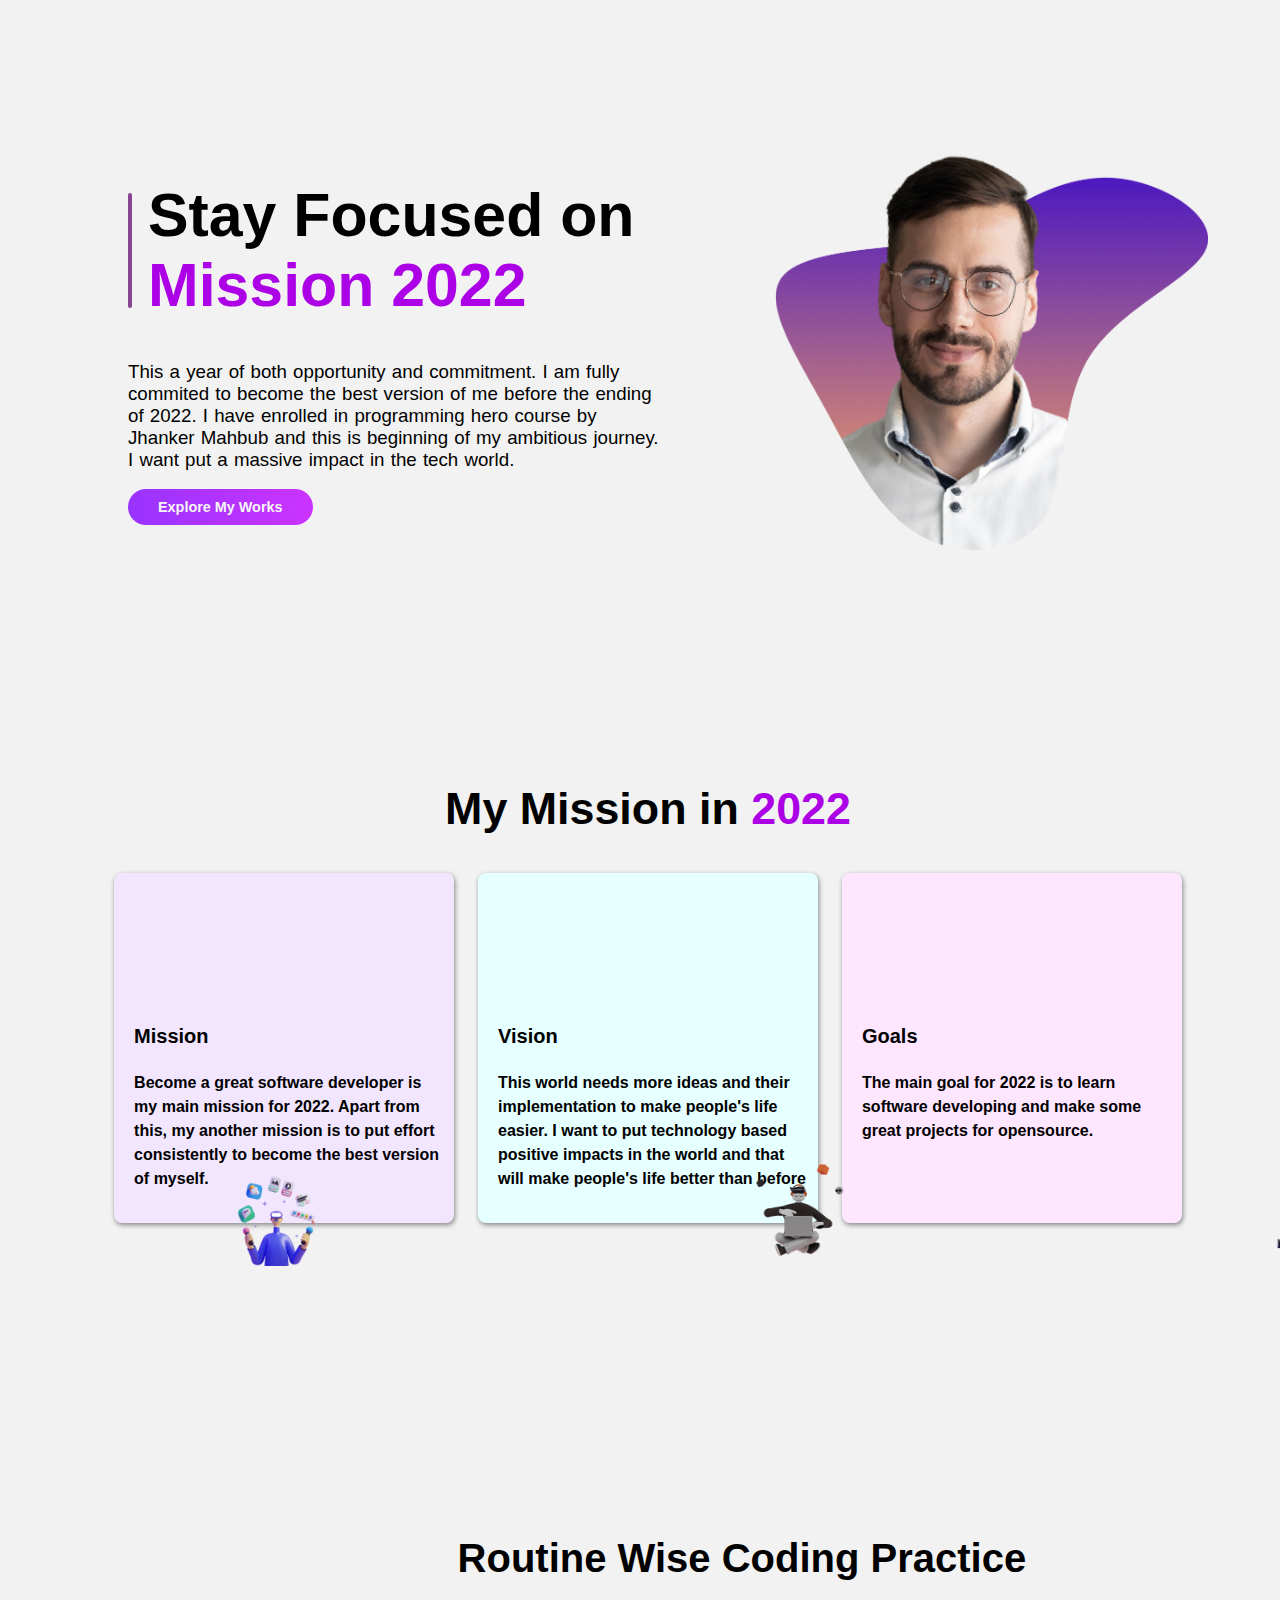
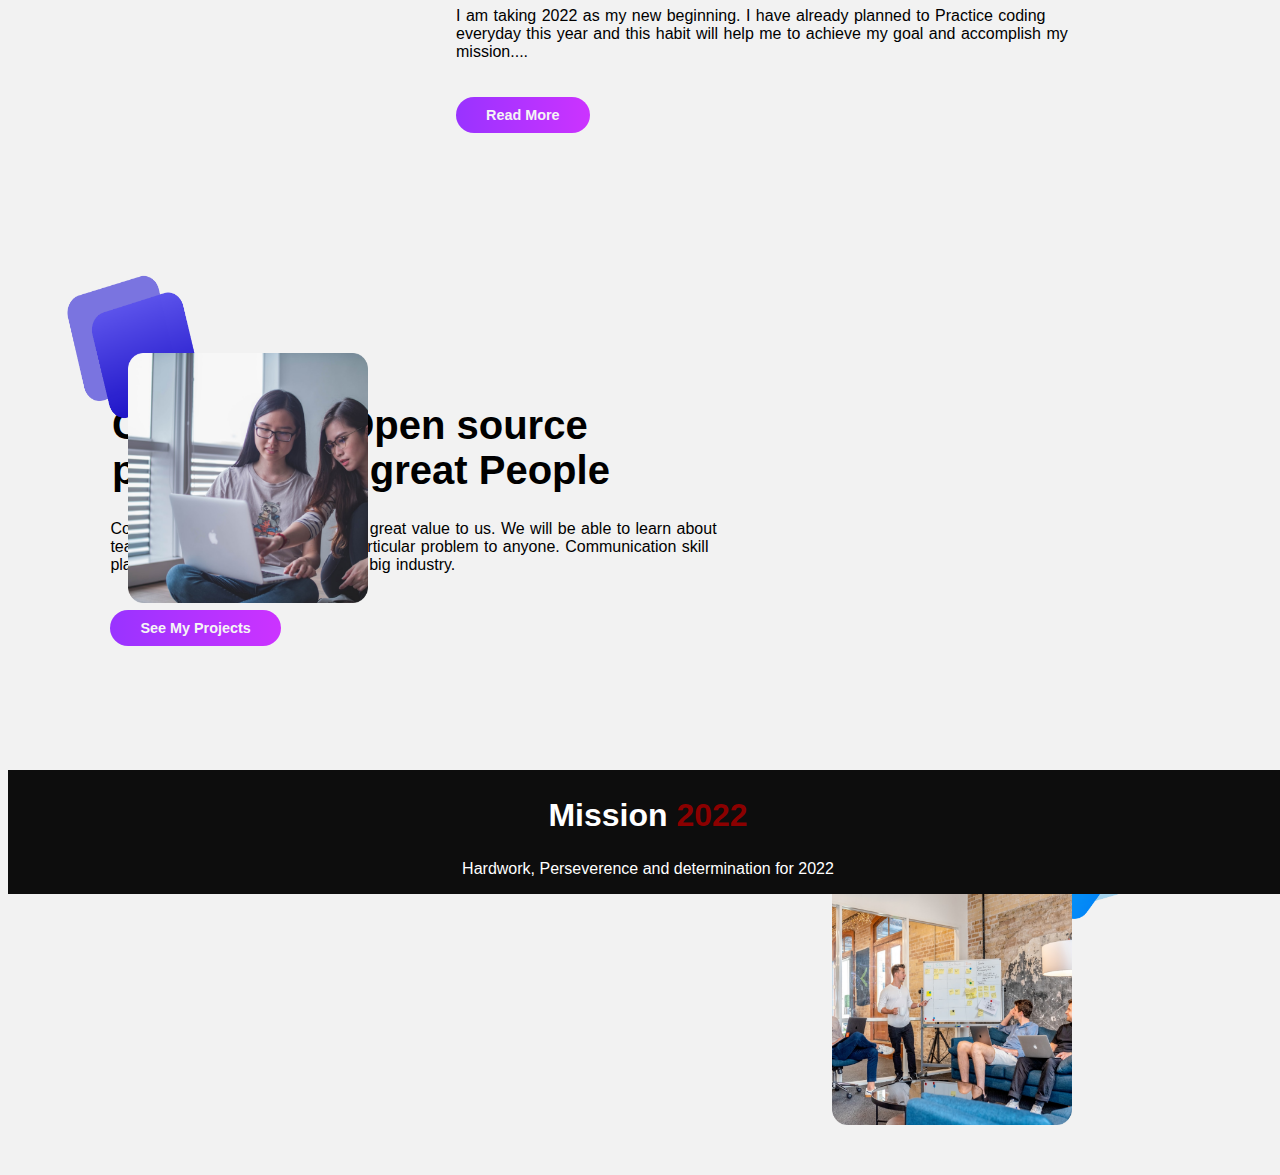
==== portfolio_index.html @ 3f073d5c "project initial commit" ====
<!DOCTYPE html>
<html lang="en">
  <head>
    <meta charset="UTF-8" />
    <meta http-equiv="X-UA-Compatible" content="IE=edge" />
    <meta name="viewport" content="width=device-width, initial-scale=1.0" />
    <title>Portfolio</title>
    <link rel="stylesheet" href="styles/portfolio_main.css" />
    <link rel="icon" type="image/png" href="images/person/favicon.png" />
  </head>
  <body>
    <h1 class="headline">
      Stay Focused on <br /><span class="headline_colorized_part"
        >Mission 2022</span
      >
    </h1>
    <div id="vertical_line"></div>
    <h3 class="para1">
      This a year of both opportunity and commitment. I am fully commited to
      become the best version of me before the ending of 2022. I have enrolled
      in programming hero course by Jhanker Mahbub and this is beginning of my
      ambitious journey. I want put a massive impact in the tech world.
    </h3>

    <a
      href="#"
      class="buttons"
      onclick="alert('Currently I have not included my works in this website. Thanks for your interest.')"
      >Explore My Works</a
    >

    <img
      class="main_image"
      src="images/person/person-5.png"
      id="main_picture"
    />

    <section class="sec-2">
      <h1 id="headline2">
        My Mission in <span class="headline_colorized_part">2022</span>
      </h1>

      <ul class="card-wrapper">
        <li class="card card-color-a">
          <img class="small-icon" src="images/illustrators/illustrator-1.png" />
          <h3>Mission</h3>
          <p>
            Become a great software developer is my main mission for 2022. Apart
            from this, my another mission is to put effort consistently to
            become the best version of myself.
          </p>
        </li>
        <li class="card card-color-b">
          <img
            class="small-icon-b"
            src="images/illustrators/illustrator-2.png"
          />
          <h3>Vision</h3>
          <p>
            This world needs more ideas and their implementation to make
            people's life easier. I want to put technology based positive
            impacts in the world and that will make people's life better than
            before
          </p>
        </li>
        <li class="card card-color-c">
          <img
            class="small-icon-c"
            src="images/illustrators/illustrator-3.png"
          />
          <h3>Goals</h3>
          <p>
            The main goal for 2022 is to learn software developing and make some
            great projects for opensource.
          </p>
        </li>
      </ul>
    </section>
    <section class="sec-3">
      <div class="right-para">
        <h1 class="right-para-headline headline">
          Routine Wise Coding Practice
        </h1>
        <p class="para1 right-para-p">
          I am taking 2022 as my new beginning. I have already planned to
          Practice coding everyday this year and this habit will help me to
          achieve my goal and accomplish my mission....
        </p>
        <a
          href="#"
          class="buttons buttons-right"
          onclick="alert('Currently I have not included any workable link in this website. Thanks for your interest.')"
          >Read More</a
        >
        <div>
          <img class="shape-purple" src="images/shapes/shape-7.png" />
          <img class="coding_pic main_image" src="images/pictures/coding.png" />
        </div>
      </div>
      <!-- ------------------ -->
      <div class="left-para">
        <h1 class="headline left-para-headline right-para-headline">
          Collaborate Open source projects with great People
        </h1>
        <p class="para1 right-para-p left-para-p">
          Collaboration with people can bring great value to us. We will be able
          to learn about team work and how to present a particular problem to
          anyone. Communication skill plays a vital role while working at a big
          industry.
        </p>
        <a
          href="#"
          class="buttons buttons-right buttons-left"
          onclick="alert('Currently I have not included any workable link in this website. Thanks for your interest.')"
          >See My Projects</a
        >
        <div>
          <img class="shape-blue" src="images/shapes/shape-6.png" />
          <img
            class="project_pic coding_pic main_image"
            src="images/pictures/project.png"
          />
        </div>
      </div>
    </section>

    <!-- footer -->

    <footer class="main-footer">
      <div class="logo-container">
        <h2 class="footer-logo-name">
          Mission <span class="colored-footer">2022</span>
        </h2>
        <p>Hardwork, Perseverence and determination for 2022</p>
      </div>
    </footer>
  </body>
</html>
---- styles/portfolio_main.css ----
body {
  width: 100%;
  background-color: #f2f2f2;
  background-size: 100%;
  overflow-x: hidden;
}

.headline {
  text-align: left;
  width: 40%;
  margin-top: 180px;
  margin-left: 120px;
  font-size: 3.8em;
  font-weight: 750;
  font-family: Arial, Helvetica, sans-serif;
  padding-left: 20px;
}
.headline_colorized_part {
  color: #ac00e6;
}
#vertical_line {
  height: 115px;
  border-left: 4px solid rgb(135, 69, 148);
  border-radius: 10px;

  position: absolute;

  margin-left: 120px;

  top: 193px;
}
.para1 {
  width: 42%;
  text-align: left;
  margin-left: 120px;
  margin-right: 58%;
  margin-top: 2 vh;

  word-spacing: 1px;
  font-family: Arial, Helvetica, sans-serif;
  font-weight: 300;
}

img {
  max-width: 100%;
  max-height: 100%;
}

.main_image {
  float: right;

  left: 60%;
  top: 100px;
  height: 450px;
  width: 440px;
  position: absolute;
}

.buttons {
  padding-left: 30px;
  padding-right: 30px;
  padding-top: 10px;
  padding-bottom: 10px;

  letter-spacing: 0px;
  transition: 0.2s;

  margin-left: 120px;

  position: absolute;

  border-radius: 22px;

  background: linear-gradient(to right, #9933ff 0%, #cc33ff 100%);

  color: whitesmoke;
  /* This removes underline from anchor tag */
  text-decoration: none;
  font-size: 0.9em;
  font-family: Arial, Helvetica, sans-serif;
  font-weight: 550;
}
.buttons:hover {
  letter-spacing: 4px;
}

/* ------------------------- */
.sec-2 {
  display: grid;
  place-content: center;
  justify-items: center;

  margin: 0;
  padding: 1rem;
  line-height: 1.5;
  font-family: Arial, Helvetica, sans-serif;
}

#headline2 {
  margin-top: 30vh;
  text-align: center;

  font-family: Arial, Helvetica, sans-serif;
  font-weight: 650;
  font-size: 2.8em;
}

.card {
  background-color: #fff;
  border-radius: 0.5rem;
  box-shadow: 0.05rem 0.1rem 0.3rem -0.03rem rgba(0, 0, 0, 0.45);
  padding-bottom: 1rem;

  overflow: hidden;

  padding-top: 100px;
}
.small-icon {
  float: left;
  left: 25vh;
  top: 128vh;
  height: 120px;
  width: 120px;
  position: absolute;
}
.small-icon-b {
  float: left;
  left: 82vh;
  top: 128vh;
  height: 120px;
  width: 120px;
  position: absolute;
}

.small-icon-c {
  float: left;
  left: 140vh;
  top: 128vh;
  height: 120px;
  width: 120px;
  position: absolute;
}

.card h3 {
  margin-top: 3rem;
  font-size: 1.25rem;
  padding-left: 20px;
  font-weight: 800;
}

.card p {
  padding-left: 20px;
  padding-right: 10px;
  font-weight: 550;
}

.card-wrapper {
  list-style: none;
  padding: 0;
  margin: 0;
  display: grid;
  grid-template-columns: repeat(auto-fit, minmax(30ch, 1fr));
  grid-gap: 1.5rem;
  max-width: 100vw;
  width: 120ch;
  padding-left: 1rem;
  padding-right: 1rem;
}

.card-color-a {
  background-color: #f2e6ff;
}

.card-color-b {
  background-color: #e6ffff;
}

.card-color-c {
  background-color: #ffe6ff;
}

/* -------------- */

.right-para-headline {
  margin-left: 32%;
  padding-left: 40px;
  font-size: 2.5em;
  width: 50%;
  margin-top: 33vh;
}

.right-para-p {
  margin-left: 35%;
  width: 50%;
}

.coding_pic {
  float: left;

  right: 60%;
  top: 217vh;
  height: 250px;
  width: 240px;
  left: 10%;
  padding-bottom: 50px;
}
.buttons-right {
  margin-left: 35%;
  margin-top: 20px;
}

.shape-purple {
  height: 150px;
  width: 140px;
  float: left;

  left: 5%;

  top: 208vh;
  position: absolute;
}

.left-para-headline {
  margin-left: 5%;

  font-size: 2.5em;
  width: 50%;
  margin-top: 38vh;
}

.left-para-p {
  margin-left: 8%;
  width: 50%;
  font-size: 550;
}

.project_pic {
  float: right;

  left: 65%;
  top: 275vh;
  height: 250px;
  width: 240px;

  padding-bottom: 50px;
}
.buttons-left {
  margin-left: 8%;
  margin-top: 20px;
}

.shape-blue {
  height: 150px;
  width: 140px;
  float: right;

  left: 78%;

  top: 264vh;
  position: absolute;
}

.main-footer {
  position: absolute;

  width: 100%;
  max-width: 100vw;

  background-color: #0d0d0d;
  overflow: hidden;

  margin-top: 20vh;
  color: white;
}

.footer-logo-name {
  text-align: center;

  font-size: 2rem;
  font-family: Arial, Helvetica, sans-serif;
}
.colored-footer {
  color: darkred;
}

.logo-container p {
  text-align: center;
  color: white;
  font-family: Arial, Helvetica, sans-serif;
}
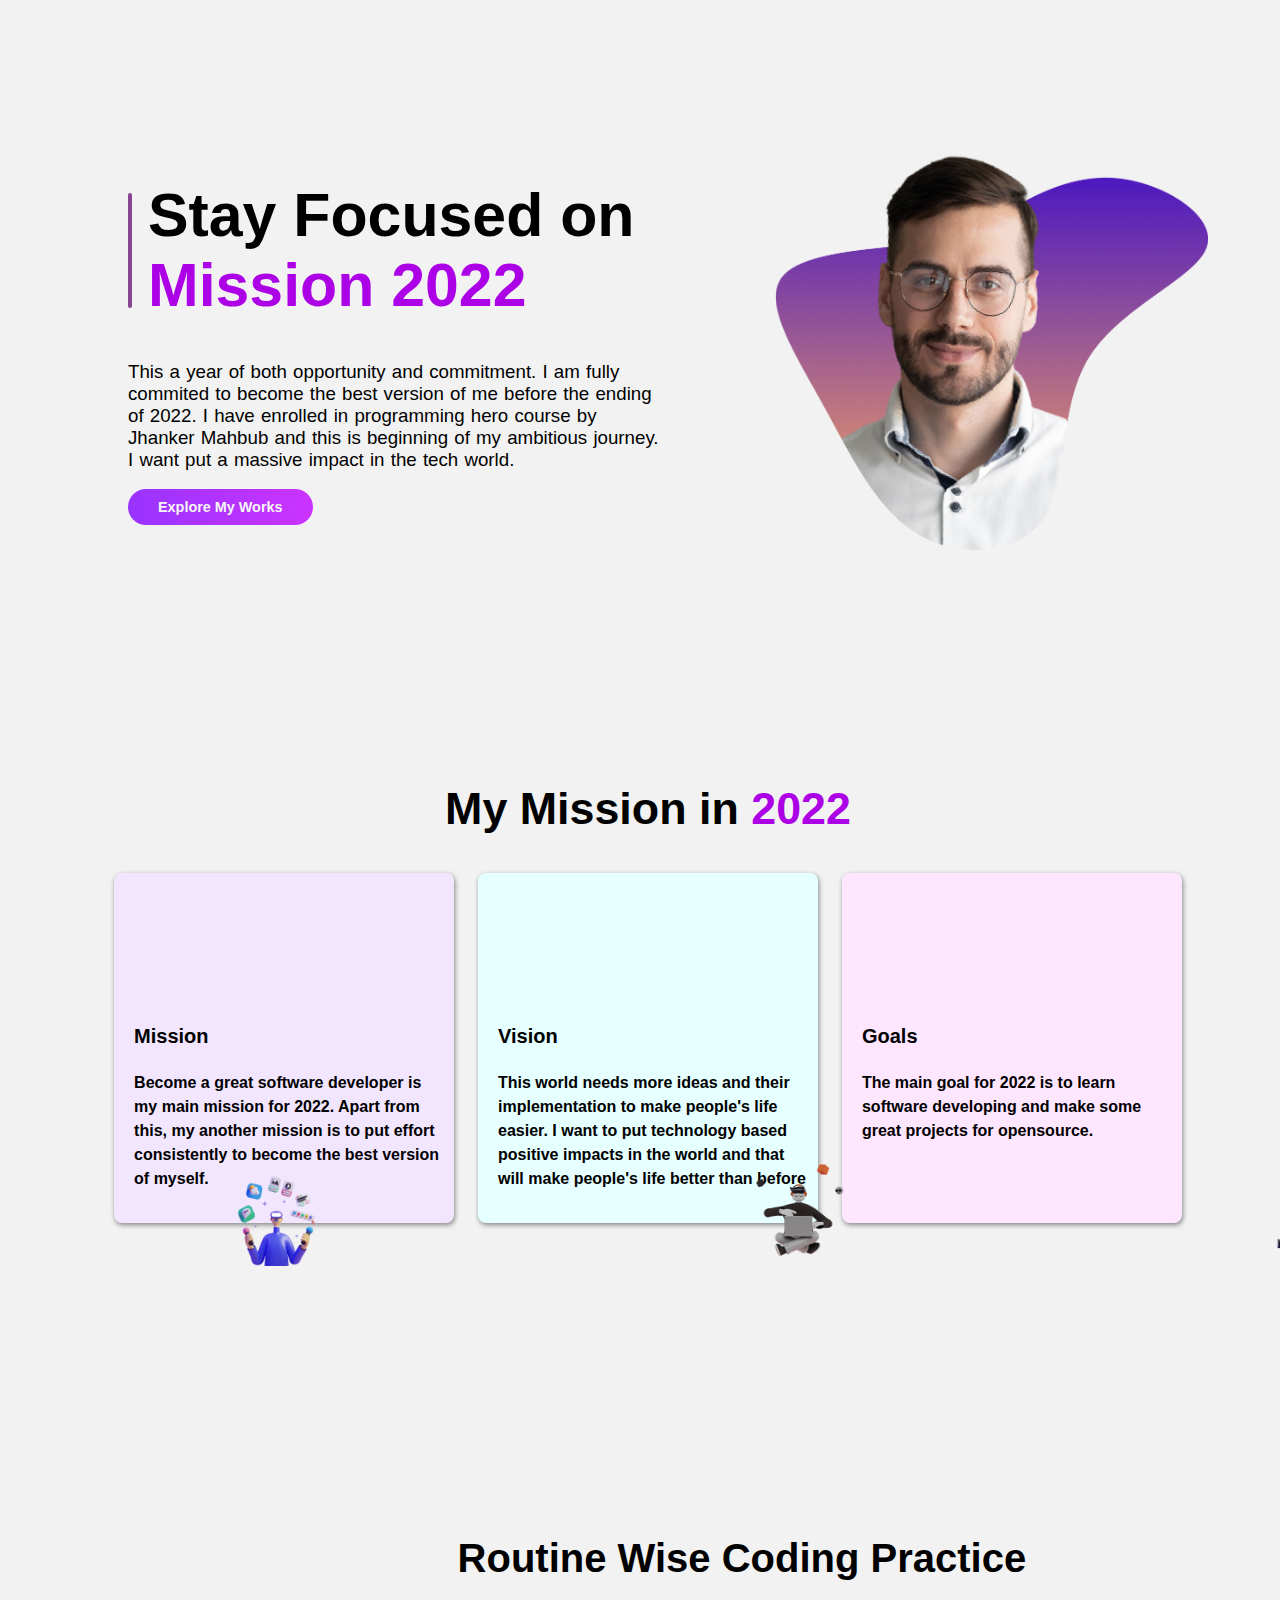
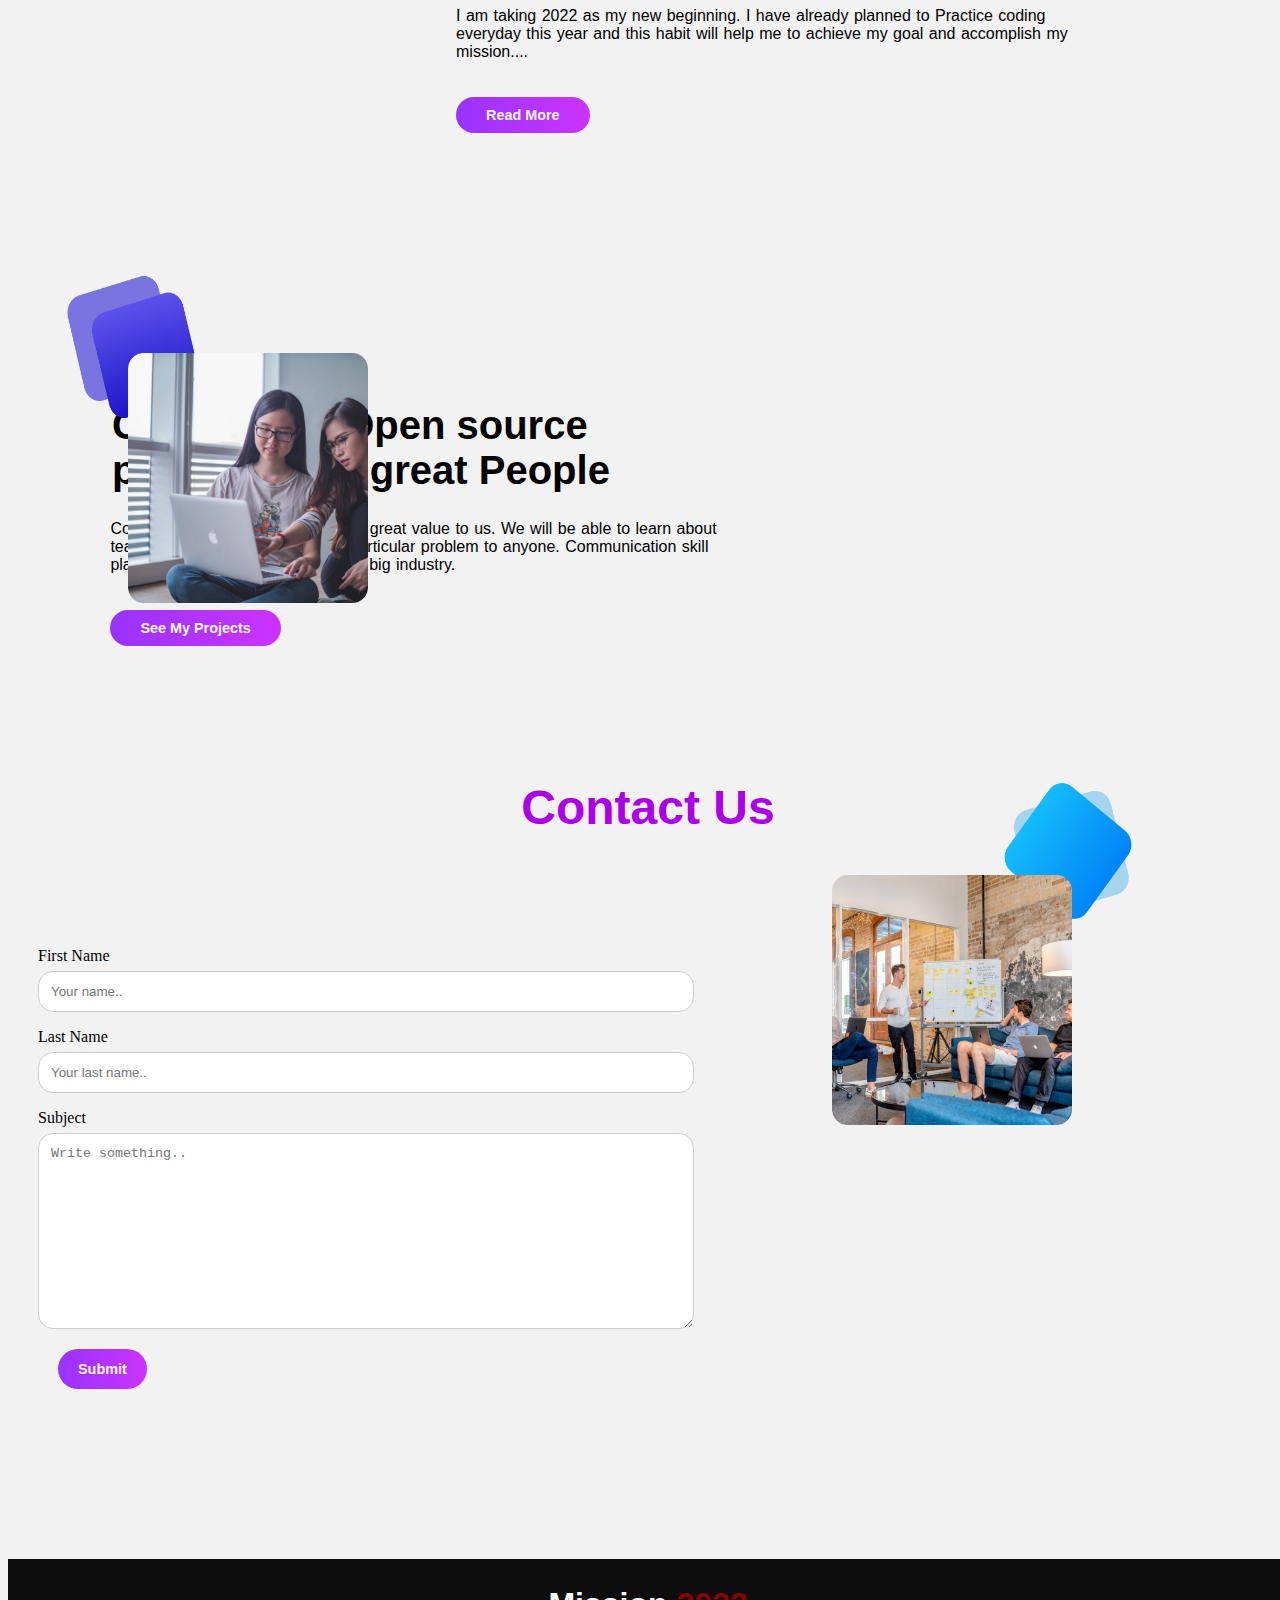
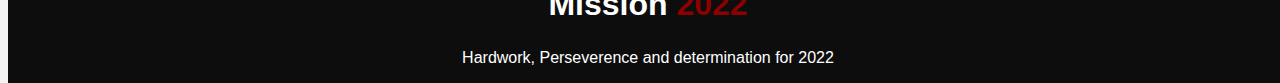
==== commit 490fafe2: "Contact us added" ====
--- a/portfolio_index.html
+++ b/portfolio_index.html
@@ -124,6 +124,44 @@
       </div>
     </section>
 
+    <section>
+      <div class="container">
+        <div style="text-align: center">
+          <h2 class="headline2 last-sec-headline">Contact Us</h2>
+        </div>
+        <div class="row">
+          <div class="column"></div>
+          <div class="column">
+            <form action="/action_page.php">
+              <label for="fname">First Name</label>
+              <input
+                type="text"
+                id="fname"
+                name="firstname"
+                placeholder="Your name.."
+              />
+              <label for="lname">Last Name</label>
+              <input
+                type="text"
+                id="lname"
+                name="lastname"
+                placeholder="Your last name.."
+              />
+
+              <label for="subject">Subject</label>
+              <textarea
+                class="subject"
+                name="subject"
+                placeholder="Write something.."
+                style="height: 170px"
+              ></textarea>
+              <input class="buttons" type="submit" value="Submit" />
+            </form>
+          </div>
+        </div>
+      </div>
+    </section>
+
     <!-- footer -->
 
     <footer class="main-footer">
--- a/styles/portfolio_main.css
+++ b/styles/portfolio_main.css
@@ -260,6 +260,56 @@
   position: absolute;
 }
 
+/* ----------- */
+.last-sec-headline {
+  margin-top: 20vh;
+  font-family: Arial, Helvetica, sans-serif;
+  font-weight: 700;
+  font-size: 3rem;
+  color: #ac00e6;
+}
+
+input[type="text"],
+select,
+textarea {
+  width: 100%;
+  padding: 12px;
+  border: 1px solid #ccc;
+  margin-top: 6px;
+  margin-bottom: 16px;
+  resize: vertical;
+  border-radius: 15px;
+
+}
+
+input[type="submit"] {
+  padding: 12px 20px;
+  border: none;
+
+  margin-left: 20px;
+
+  cursor: pointer;
+}
+
+.container {
+  border-radius: 20px;
+  background-color: #f2f2f2;
+  padding: 10px;
+}
+
+.column {
+  float: left;
+  width: 50%;
+  margin-top: 6px;
+  padding: 20px;
+}
+
+.row:after {
+  content: "";
+  display: table;
+  clear: both;
+}
+
 .main-footer {
   position: absolute;
 
